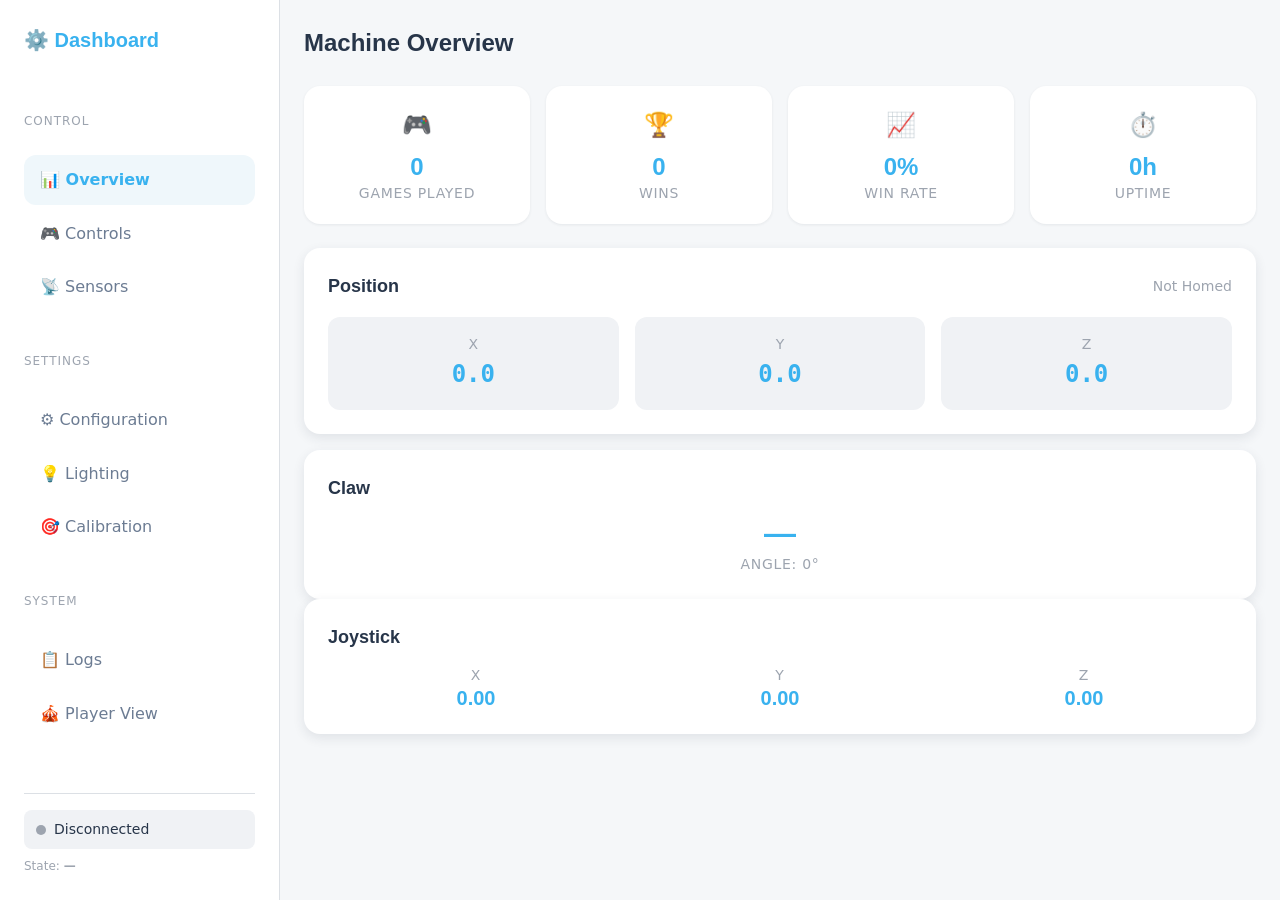
==== frontend/dashboard.html @ 19d824fd "feat: add initial implementation of claw machine firmware, backend, and frontend components" ====
<!DOCTYPE html>
<html lang="en">
<head>
    <meta charset="UTF-8">
    <meta name="viewport" content="width=device-width, initial-scale=1.0">
    <title>⚙️ Claw Machine — Dashboard</title>
    <meta name="description" content="Claw Machine Control Dashboard — Admin & Diagnostics">
    <link rel="stylesheet" href="css/design-system.css">
    <style>
        body {
            background: var(--clr-bg);
            min-height: 100vh;
        }

        .dashboard {
            display: grid;
            grid-template-columns: 280px 1fr;
            min-height: 100vh;
        }

        /* Sidebar */
        .sidebar {
            background: var(--clr-surface);
            border-right: 1px solid var(--clr-border);
            padding: var(--sp-6);
            display: flex;
            flex-direction: column;
            gap: var(--sp-6);
        }

        .sidebar-brand {
            font-family: var(--font-display);
            font-size: var(--fs-xl);
            font-weight: 700;
            color: var(--clr-primary);
            margin-bottom: var(--sp-4);
        }

        .sidebar-nav {
            list-style: none;
            display: flex;
            flex-direction: column;
            gap: var(--sp-1);
        }

        .sidebar-link {
            display: flex;
            align-items: center;
            gap: var(--sp-3);
            padding: var(--sp-3) var(--sp-4);
            color: var(--clr-text-light);
            text-decoration: none;
            border-radius: var(--radius-md);
            font-weight: var(--fw-medium);
            transition: all var(--duration-fast) var(--ease-out);
            cursor: pointer;
        }

        .sidebar-link:hover { background: var(--clr-primary-bg); color: var(--clr-primary); }
        .sidebar-link.active { background: var(--clr-primary-bg); color: var(--clr-primary); font-weight: var(--fw-semibold); }

        .sidebar-section {
            font-size: var(--fs-xs);
            color: var(--clr-text-muted);
            text-transform: uppercase;
            letter-spacing: 0.08em;
            margin-top: var(--sp-4);
        }

        /* Connection status in sidebar */
        .sidebar-status {
            margin-top: auto;
            padding-top: var(--sp-4);
            border-top: 1px solid var(--clr-border);
        }

        /* Main content area */
        .main-content {
            padding: var(--sp-6);
            overflow-y: auto;
        }

        .page-header {
            display: flex;
            justify-content: space-between;
            align-items: center;
            margin-bottom: var(--sp-6);
        }

        .page-title {
            font-family: var(--font-display);
            font-size: var(--fs-2xl);
            font-weight: var(--fw-bold);
        }

        /* Dashboard panels */
        .panel { display: none; }
        .panel.active { display: block; animation: fade-in 0.3s var(--ease-out); }

        /* Stats grid */
        .stats-row {
            display: grid;
            grid-template-columns: repeat(auto-fit, minmax(180px, 1fr));
            gap: var(--sp-4);
            margin-bottom: var(--sp-6);
        }

        .stat-card {
            background: var(--clr-surface);
            border-radius: var(--radius-lg);
            padding: var(--sp-5);
            box-shadow: var(--shadow-sm);
            text-align: center;
        }

        .stat-card .stat-icon {
            font-size: var(--fs-2xl);
            margin-bottom: var(--sp-2);
        }

        .stat-card .stat-value {
            font-size: var(--fs-2xl);
        }

        /* Position display */
        .position-display {
            display: grid;
            grid-template-columns: repeat(3, 1fr);
            gap: var(--sp-4);
        }

        .pos-axis {
            text-align: center;
            padding: var(--sp-4);
            background: var(--clr-surface-alt);
            border-radius: var(--radius-md);
        }

        .pos-label {
            font-size: var(--fs-sm);
            color: var(--clr-text-muted);
            text-transform: uppercase;
        }

        .pos-value {
            font-family: var(--font-mono);
            font-size: var(--fs-2xl);
            font-weight: var(--fw-bold);
            color: var(--clr-primary);
        }

        /* Control buttons grid */
        .controls-grid {
            display: grid;
            grid-template-columns: repeat(auto-fit, minmax(140px, 1fr));
            gap: var(--sp-3);
        }

        .controls-group {
            margin-bottom: var(--sp-6);
        }

        .controls-group-title {
            font-family: var(--font-display);
            font-size: var(--fs-lg);
            font-weight: var(--fw-semibold);
            margin-bottom: var(--sp-3);
            color: var(--clr-text);
            display: flex;
            align-items: center;
            gap: var(--sp-2);
        }

        /* Sensor indicators grid */
        .sensors-grid {
            display: grid;
            grid-template-columns: repeat(auto-fit, minmax(160px, 1fr));
            gap: var(--sp-3);
        }

        .sensor-card {
            display: flex;
            align-items: center;
            gap: var(--sp-3);
            padding: var(--sp-3) var(--sp-4);
            background: var(--clr-surface);
            border-radius: var(--radius-md);
            box-shadow: var(--shadow-sm);
        }

        .sensor-card .sensor-dot {
            width: 14px;
            height: 14px;
        }

        /* Jog buttons */
        .jog-pad {
            display: grid;
            grid-template-columns: 1fr 1fr 1fr;
            grid-template-rows: 1fr 1fr 1fr;
            gap: var(--sp-2);
            max-width: 250px;
        }

        .jog-btn {
            min-height: 60px;
            font-size: var(--fs-xl);
        }

        .jog-btn.center {
            background: var(--clr-surface-alt);
            color: var(--clr-text-muted);
            border: 2px solid var(--clr-border);
        }

        /* Config form */
        .config-form {
            display: grid;
            grid-template-columns: repeat(auto-fit, minmax(250px, 1fr));
            gap: var(--sp-4);
        }

        .form-group {
            display: flex;
            flex-direction: column;
            gap: var(--sp-1);
        }

        .form-label {
            font-size: var(--fs-sm);
            font-weight: var(--fw-medium);
            color: var(--clr-text-light);
        }

        .form-input {
            padding: var(--sp-3);
            border: 2px solid var(--clr-border);
            border-radius: var(--radius-md);
            font-family: var(--font-mono);
            font-size: var(--fs-base);
            transition: border-color var(--duration-fast);
        }

        .form-input:focus {
            outline: none;
            border-color: var(--clr-primary);
        }

        /* Logs */
        .log-container {
            background: hsl(220, 20%, 15%);
            color: hsl(140, 50%, 75%);
            font-family: var(--font-mono);
            font-size: var(--fs-sm);
            padding: var(--sp-4);
            border-radius: var(--radius-md);
            max-height: 400px;
            overflow-y: auto;
            line-height: 1.8;
        }

        .log-line { padding: var(--sp-1) 0; border-bottom: 1px solid hsla(0,0%,100%,0.05); }
        .log-time { color: hsl(200, 70%, 65%); }
        .log-error { color: hsl(0, 70%, 65%); }
        .log-warn { color: hsl(38, 80%, 65%); }
        .log-info { color: hsl(140, 50%, 65%); }

        /* Responsive */
        @media (max-width: 900px) {
            .dashboard {
                grid-template-columns: 1fr;
            }
            .sidebar {
                display: none;
            }
        }
    </style>
</head>
<body>
    <div class="dashboard">
        <!-- Sidebar -->
        <aside class="sidebar">
            <div class="sidebar-brand">⚙️ Dashboard</div>

            <div class="sidebar-section">Control</div>
            <ul class="sidebar-nav">
                <li><a class="sidebar-link active" data-panel="overview" onclick="showPanel('overview')">📊 Overview</a></li>
                <li><a class="sidebar-link" data-panel="controls" onclick="showPanel('controls')">🎮 Controls</a></li>
                <li><a class="sidebar-link" data-panel="sensors" onclick="showPanel('sensors')">📡 Sensors</a></li>
            </ul>

            <div class="sidebar-section">Settings</div>
            <ul class="sidebar-nav">
                <li><a class="sidebar-link" data-panel="config" onclick="showPanel('config')">⚙️ Configuration</a></li>
                <li><a class="sidebar-link" data-panel="lighting" onclick="showPanel('lighting')">💡 Lighting</a></li>
                <li><a class="sidebar-link" data-panel="calibration" onclick="showPanel('calibration')">🎯 Calibration</a></li>
            </ul>

            <div class="sidebar-section">System</div>
            <ul class="sidebar-nav">
                <li><a class="sidebar-link" data-panel="logs" onclick="showPanel('logs')">📋 Logs</a></li>
                <li><a class="sidebar-link" href="index.html">🎪 Player View</a></li>
            </ul>

            <div class="sidebar-status">
                <div class="sensor-indicator" id="sidebarStatus">
                    <span class="sensor-dot unknown" id="sidebarDot"></span>
                    <span id="sidebarStatusText">Disconnected</span>
                </div>
                <div style="margin-top: var(--sp-2); font-size: var(--fs-xs); color: var(--clr-text-muted);">
                    State: <strong id="sidebarState">—</strong>
                </div>
            </div>
        </aside>

        <!-- Main Content -->
        <main class="main-content">

            <!-- === OVERVIEW PANEL === -->
            <div class="panel active" id="panel-overview">
                <div class="page-header">
                    <h1 class="page-title">Machine Overview</h1>
                    <div id="overviewState"></div>
                </div>

                <div class="stats-row">
                    <div class="stat-card">
                        <div class="stat-icon">🎮</div>
                        <div class="stat-value" id="statGames">0</div>
                        <div class="stat-label">Games Played</div>
                    </div>
                    <div class="stat-card">
                        <div class="stat-icon">🏆</div>
                        <div class="stat-value" id="statWins">0</div>
                        <div class="stat-label">Wins</div>
                    </div>
                    <div class="stat-card">
                        <div class="stat-icon">📈</div>
                        <div class="stat-value" id="statRate">0%</div>
                        <div class="stat-label">Win Rate</div>
                    </div>
                    <div class="stat-card">
                        <div class="stat-icon">⏱️</div>
                        <div class="stat-value" id="statUptime">0h</div>
                        <div class="stat-label">Uptime</div>
                    </div>
                </div>

                <div class="card" style="margin-bottom: var(--sp-4);">
                    <div class="card-header">
                        <span class="card-title">Position</span>
                        <span class="card-subtitle" id="posHomed">Not Homed</span>
                    </div>
                    <div class="position-display">
                        <div class="pos-axis"><div class="pos-label">X</div><div class="pos-value" id="posX">0.0</div></div>
                        <div class="pos-axis"><div class="pos-label">Y</div><div class="pos-value" id="posY">0.0</div></div>
                        <div class="pos-axis"><div class="pos-label">Z</div><div class="pos-value" id="posZ">0.0</div></div>
                    </div>
                </div>

                <div class="grid-2" style="gap: var(--sp-4);">
                    <div class="card">
                        <div class="card-title">Claw</div>
                        <div class="stat" style="margin-top: var(--sp-3);">
                            <div class="stat-value" id="clawState">—</div>
                            <div class="stat-label">Angle: <span id="clawAngle">0</span>°</div>
                        </div>
                    </div>
                    <div class="card">
                        <div class="card-title">Joystick</div>
                        <div style="display:grid; grid-template-columns: 1fr 1fr 1fr; gap:var(--sp-2); margin-top:var(--sp-3); text-align:center;">
                            <div><div class="stat-label">X</div><div class="stat-value" style="font-size:var(--fs-xl);" id="joyX">0.00</div></div>
                            <div><div class="stat-label">Y</div><div class="stat-value" style="font-size:var(--fs-xl);" id="joyY">0.00</div></div>
                            <div><div class="stat-label">Z</div><div class="stat-value" style="font-size:var(--fs-xl);" id="joyZ">0.00</div></div>
                        </div>
                    </div>
                </div>
            </div>

            <!-- === CONTROLS PANEL === -->
            <div class="panel" id="panel-controls">
                <div class="page-header">
                    <h1 class="page-title">Machine Controls</h1>
                </div>

                <div class="controls-group">
                    <div class="controls-group-title">🏠 Homing & Safety</div>
                    <div class="controls-grid">
                        <button class="btn btn-primary" onclick="sendCmd('home')">🏠 Home All</button>
                        <button class="btn btn-warning" onclick="sendCmd('stop')">⏹ Stop</button>
                        <button class="btn btn-danger btn-lg" onclick="sendCmd('estop')">🛑 E-STOP</button>
                        <button class="btn btn-ghost" onclick="sendCmd('reset')">🔄 Reset</button>
                    </div>
                </div>

                <div class="controls-group">
                    <div class="controls-group-title">🎮 Movement (XY)</div>
                    <div style="display:flex; gap:var(--sp-6); align-items:start;">
                        <div class="jog-pad">
                            <div></div>
                            <button class="btn btn-ghost jog-btn" onclick="sendJog(0, -10, 0)">⬆️</button>
                            <div></div>
                            <button class="btn btn-ghost jog-btn" onclick="sendJog(-10, 0, 0)">⬅️</button>
                            <button class="btn jog-btn center" onclick="sendCmd('stop')">⏹</button>
                            <button class="btn btn-ghost jog-btn" onclick="sendJog(10, 0, 0)">➡️</button>
                            <div></div>
                            <button class="btn btn-ghost jog-btn" onclick="sendJog(0, 10, 0)">⬇️</button>
                            <div></div>
                        </div>
                        <div style="display:flex;flex-direction:column;gap:var(--sp-2);">
                            <button class="btn btn-ghost" onclick="sendJog(0, 0, -10)">⬆️ Z Up</button>
                            <button class="btn btn-ghost" onclick="sendJog(0, 0, 10)">⬇️ Z Down</button>
                        </div>
                    </div>
                </div>

                <div class="controls-group">
                    <div class="controls-group-title">🦀 Claw</div>
                    <div class="controls-grid">
                        <button class="btn btn-success" onclick="sendCmd('claw_open')">Open Claw</button>
                        <button class="btn btn-warning" onclick="sendCmd('claw_close')">Close Claw</button>
                        <button class="btn btn-ghost" onclick="sendCmd('claw_partial')">Partial</button>
                    </div>
                </div>

                <div class="controls-group">
                    <div class="controls-group-title">⚡ Motors</div>
                    <div class="controls-grid">
                        <button class="btn btn-success" onclick="sendCmd('enable_motors')">Enable Motors</button>
                        <button class="btn btn-ghost" onclick="sendCmd('disable_motors')">Disable Motors</button>
                        <button class="btn btn-primary" onclick="sendCmd('maintenance', {enter:true})">Enter Maint.</button>
                        <button class="btn btn-ghost" onclick="sendCmd('maintenance', {enter:false})">Exit Maint.</button>
                    </div>
                </div>

                <div class="controls-group">
                    <div class="controls-group-title">🎮 Game</div>
                    <div class="controls-grid">
                        <button class="btn btn-success btn-lg" onclick="sendCmd('game_start', {player:'Player'})">▶️ Start Game</button>
                        <button class="btn btn-danger" onclick="sendCmd('game_stop')">⏹ Stop Game</button>
                        <button class="btn btn-warning" onclick="sendCmd('game_grab')">🎯 Grab!</button>
                    </div>
                </div>
            </div>

            <!-- === SENSORS PANEL === -->
            <div class="panel" id="panel-sensors">
                <div class="page-header">
                    <h1 class="page-title">Sensors & Diagnostics</h1>
                </div>

                <div class="sensors-grid" id="sensorGrid">
                    <div class="sensor-card" id="sensor-xhome">
                        <span class="sensor-dot unknown"></span>
                        <span>X Home</span>
                    </div>
                    <div class="sensor-card" id="sensor-yhome">
                        <span class="sensor-dot unknown"></span>
                        <span>Y Home</span>
                    </div>
                    <div class="sensor-card" id="sensor-ztop">
                        <span class="sensor-dot unknown"></span>
                        <span>Z Top</span>
                    </div>
                    <div class="sensor-card" id="sensor-zbottom">
                        <span class="sensor-dot unknown"></span>
                        <span>Z Bottom</span>
                    </div>
                    <div class="sensor-card" id="sensor-estop">
                        <span class="sensor-dot unknown"></span>
                        <span>E-Stop</span>
                    </div>
                    <div class="sensor-card" id="sensor-prize">
                        <span class="sensor-dot unknown"></span>
                        <span>Prize Beam</span>
                    </div>
                </div>

                <div class="card" style="margin-top: var(--sp-6);">
                    <div class="card-title">Raw Sensor Bitmask</div>
                    <div class="stat-value" style="font-family:var(--font-mono); margin-top:var(--sp-2);" id="sensorRaw">0b0000000</div>
                </div>
            </div>

            <!-- === CONFIG PANEL === -->
            <div class="panel" id="panel-config">
                <div class="page-header">
                    <h1 class="page-title">Configuration</h1>
                    <div style="display:flex;gap:var(--sp-2);">
                        <button class="btn btn-primary" onclick="saveConfig()">💾 Save to ESP</button>
                        <button class="btn btn-danger" onclick="resetConfig()">Reset Defaults</button>
                    </div>
                </div>
                <div class="card">
                    <p style="color:var(--clr-text-muted);">Configuration is managed via WebSocket commands. Use the Controls panel to interact with the machine, or send config commands via the browser console.</p>
                    <p style="margin-top:var(--sp-3); font-family:var(--font-mono); font-size:var(--fs-sm);">
                        ws.sendCommand('get_config')<br>
                        ws.sendCommand('set_config', { config: { ... } })
                    </p>
                </div>
            </div>

            <!-- === LIGHTING PANEL === -->
            <div class="panel" id="panel-lighting">
                <div class="page-header">
                    <h1 class="page-title">💡 Lighting Control</h1>
                </div>
                <div class="controls-grid">
                    <button class="btn btn-ghost" onclick="setScene('off')">⬛ Off</button>
                    <button class="btn btn-primary" onclick="setScene('idle')">💤 Idle</button>
                    <button class="btn btn-primary" onclick="setScene('ready')">✅ Ready</button>
                    <button class="btn btn-success" onclick="setScene('playing')">🎮 Playing</button>
                    <button class="btn btn-warning" onclick="setScene('win')">🏆 Win</button>
                    <button class="btn btn-ghost" onclick="setScene('loss')">😔 Loss</button>
                    <button class="btn btn-primary" onclick="setScene('rainbow')">🌈 Rainbow</button>
                    <button class="btn btn-primary" onclick="setScene('breathing')">🫁 Breathing</button>
                    <button class="btn btn-primary" onclick="setScene('chase')">🏃 Chase</button>
                    <button class="btn btn-danger" onclick="setScene('emergency_stop')">🛑 E-Stop</button>
                    <button class="btn btn-ghost" onclick="setScene('maintenance')">🔧 Maint.</button>
                </div>
                <div class="card" style="margin-top:var(--sp-6);">
                    <div class="card-title">Brightness</div>
                    <input type="range" min="0" max="255" value="128" id="brightnessSlider"
                           oninput="setBrightness(this.value)"
                           style="width:100%; margin-top:var(--sp-3);">
                    <div style="text-align:center; margin-top:var(--sp-2); font-family:var(--font-mono);" id="brightnessValue">128</div>
                </div>
            </div>

            <!-- === CALIBRATION PANEL === -->
            <div class="panel" id="panel-calibration">
                <div class="page-header">
                    <h1 class="page-title">🎯 Calibration</h1>
                </div>
                <div class="controls-group">
                    <div class="controls-group-title">Joystick</div>
                    <div class="controls-grid">
                        <button class="btn btn-primary" onclick="sendCmd('joy_cal_center')">Center</button>
                        <button class="btn btn-success" onclick="sendCmd('joy_cal_range_start')">Start Range Cal</button>
                        <button class="btn btn-warning" onclick="sendCmd('joy_cal_range_stop')">Stop Range Cal</button>
                    </div>
                </div>
                <div class="controls-group">
                    <div class="controls-group-title">Position</div>
                    <div class="controls-grid">
                        <button class="btn btn-ghost" onclick="sendCmd('set_position', {x:0, y:0, z:0})">Set Home (0,0,0)</button>
                    </div>
                </div>
            </div>

            <!-- === LOGS PANEL === -->
            <div class="panel" id="panel-logs">
                <div class="page-header">
                    <h1 class="page-title">📋 System Logs</h1>
                    <button class="btn btn-ghost" onclick="sendCmd('get_logs')">🔄 Refresh Logs</button>
                </div>
                <div class="log-container" id="logContainer">
                    <div class="log-line log-info">Waiting for logs...</div>
                </div>
            </div>

        </main>
    </div>

    <script type="module">
        import { WebSocketClient } from './js/websocket-client.js';
        import { StateManager } from './js/state-manager.js';

        const ws = new WebSocketClient();
        const state = new StateManager();

        // Make ws globally accessible for button onclick handlers
        window.ws = ws;

        // Panel navigation
        window.showPanel = function(name) {
            document.querySelectorAll('.panel').forEach(p => p.classList.remove('active'));
            document.querySelectorAll('.sidebar-link').forEach(l => l.classList.remove('active'));
            const panel = document.getElementById(`panel-${name}`);
            if (panel) panel.classList.add('active');
            const link = document.querySelector(`.sidebar-link[data-panel="${name}"]`);
            if (link) link.classList.add('active');
        };

        // Command helpers
        window.sendCmd = function(type, params = {}) {
            ws.sendCommand(type, params);
        };

        window.sendJog = function(dx, dy, dz) {
            ws.sendCommand('move_rel', { dx, dy, dz });
        };

        window.setScene = function(scene) {
            ws.sendCommand('led_scene', { scene });
        };

        window.setBrightness = function(val) {
            document.getElementById('brightnessValue').textContent = val;
            ws.sendCommand('led_bright', { brightness: parseInt(val) });
        };

        window.saveConfig = function() {
            ws.sendCommand('save_config');
        };

        window.resetConfig = function() {
            if (confirm('Reset all settings to factory defaults?')) {
                ws.sendCommand('reset_config');
            }
        };

        // Claw state strings
        const clawStates = ['UNKNOWN', 'OPEN', 'CLOSED', 'PARTIAL', 'MOVING'];

        // Telemetry handler
        ws.on('telemetry', (data) => {
            state.updateFromTelemetry(data);

            // Update overview stats
            document.getElementById('statGames').textContent = data.games_played || 0;
            document.getElementById('statWins').textContent = data.games_won || 0;
            document.getElementById('statRate').textContent = state.winRate + '%';
            document.getElementById('statUptime').textContent = state.uptimeFormatted;

            // Position
            document.getElementById('posX').textContent = (data.x || 0).toFixed(1);
            document.getElementById('posY').textContent = (data.y || 0).toFixed(1);
            document.getElementById('posZ').textContent = (data.z || 0).toFixed(1);
            document.getElementById('posHomed').textContent = data.homed ? '✅ Homed' : '⚠️ Not Homed';

            // Claw
            document.getElementById('clawState').textContent = clawStates[data.claw] || 'UNKNOWN';
            document.getElementById('clawAngle').textContent = data.claw_angle || 0;

            // Joystick
            document.getElementById('joyX').textContent = (data.joy_x || 0).toFixed(2);
            document.getElementById('joyY').textContent = (data.joy_y || 0).toFixed(2);
            document.getElementById('joyZ').textContent = (data.joy_z || 0).toFixed(2);

            // Sensors
            const sensors = data.sensors || 0;
            document.getElementById('sensorRaw').textContent = '0b' + sensors.toString(2).padStart(7, '0');
            updateSensorDot('sensor-xhome', sensors & 1);
            updateSensorDot('sensor-yhome', sensors & 2);
            updateSensorDot('sensor-ztop', sensors & 4);
            updateSensorDot('sensor-zbottom', sensors & 8);
            updateSensorDot('sensor-estop', sensors & 16);
            updateSensorDot('sensor-prize', sensors & 32);

            // Sidebar
            document.getElementById('sidebarState').textContent = data.state || '—';
        });

        ws.on('connection', ({ connected }) => {
            const dot = document.getElementById('sidebarDot');
            const text = document.getElementById('sidebarStatusText');
            if (connected) {
                dot.className = 'sensor-dot ok';
                text.textContent = 'Connected';
            } else {
                dot.className = 'sensor-dot unknown';
                text.textContent = 'Disconnected';
            }
        });

        // Log handler
        ws.on('log', (data) => {
            const container = document.getElementById('logContainer');
            container.innerHTML = '';
            (data.entries || []).forEach(entry => {
                const levelClass = entry.l >= 4 ? 'log-error' : entry.l >= 3 ? 'log-warn' : 'log-info';
                const div = document.createElement('div');
                div.className = `log-line ${levelClass}`;
                div.innerHTML = `<span class="log-time">[${entry.t}]</span> <strong>[${entry.m}]</strong> ${entry.msg}`;
                container.appendChild(div);
            });
            container.scrollTop = container.scrollHeight;
        });

        function updateSensorDot(id, triggered) {
            const card = document.getElementById(id);
            if (!card) return;
            const dot = card.querySelector('.sensor-dot');
            dot.className = `sensor-dot ${triggered ? 'triggered' : 'ok'}`;
        }

        // Connect
        ws.connect();
    </script>
</body>
</html>
---- frontend/css/design-system.css ----
/* ============================================================
   Design System — Claw Machine UI
   Light blue primary, modern, playful, tablet-optimized
   ============================================================ */

:root {
    /* === Color Palette === */
    --clr-primary:       hsl(200, 85%, 58%);
    --clr-primary-light: hsl(200, 90%, 72%);
    --clr-primary-dark:  hsl(200, 80%, 42%);
    --clr-primary-bg:    hsl(200, 60%, 96%);

    --clr-accent:        hsl(38, 95%, 58%);
    --clr-accent-light:  hsl(38, 100%, 72%);

    --clr-success:       hsl(145, 65%, 48%);
    --clr-warning:       hsl(38, 90%, 55%);
    --clr-danger:        hsl(0, 75%, 55%);

    --clr-bg:            hsl(210, 25%, 97%);
    --clr-surface:       hsl(0, 0%, 100%);
    --clr-surface-alt:   hsl(210, 20%, 95%);
    --clr-text:          hsl(215, 30%, 22%);
    --clr-text-light:    hsl(215, 15%, 50%);
    --clr-text-muted:    hsl(215, 10%, 65%);
    --clr-border:        hsl(210, 15%, 88%);

    --clr-win:           hsl(50, 100%, 50%);
    --clr-lose:          hsl(215, 25%, 60%);

    /* === Typography === */
    --font-primary:  'Inter', 'Segoe UI', system-ui, sans-serif;
    --font-display:  'Outfit', 'Inter', sans-serif;
    --font-mono:     'JetBrains Mono', 'Fira Code', monospace;

    --fs-xs:    0.75rem;
    --fs-sm:    0.875rem;
    --fs-base:  1rem;
    --fs-lg:    1.125rem;
    --fs-xl:    1.25rem;
    --fs-2xl:   1.5rem;
    --fs-3xl:   2rem;
    --fs-4xl:   2.5rem;
    --fs-5xl:   3.5rem;

    --fw-normal:  400;
    --fw-medium:  500;
    --fw-semibold:600;
    --fw-bold:    700;

    /* === Spacing === */
    --sp-1:  0.25rem;
    --sp-2:  0.5rem;
    --sp-3:  0.75rem;
    --sp-4:  1rem;
    --sp-5:  1.25rem;
    --sp-6:  1.5rem;
    --sp-8:  2rem;
    --sp-10: 2.5rem;
    --sp-12: 3rem;
    --sp-16: 4rem;

    /* === Borders & Radius === */
    --radius-sm:  0.5rem;
    --radius-md:  0.75rem;
    --radius-lg:  1rem;
    --radius-xl:  1.5rem;
    --radius-full:9999px;

    /* === Shadows === */
    --shadow-sm:  0 1px 3px hsla(215, 30%, 20%, 0.08);
    --shadow-md:  0 4px 12px hsla(215, 30%, 20%, 0.1);
    --shadow-lg:  0 8px 24px hsla(215, 30%, 20%, 0.12);
    --shadow-xl:  0 16px 48px hsla(215, 30%, 20%, 0.15);
    --shadow-glow:0 0 20px hsla(200, 85%, 58%, 0.3);

    /* === Transitions === */
    --ease-out:  cubic-bezier(0.16, 1, 0.3, 1);
    --ease-in:   cubic-bezier(0.55, 0.06, 0.68, 0.19);
    --ease-bounce:cubic-bezier(0.34, 1.56, 0.64, 1);
    --duration-fast:   150ms;
    --duration-normal: 250ms;
    --duration-slow:   400ms;
}

/* === Reset === */
*, *::before, *::after {
    box-sizing: border-box;
    margin: 0;
    padding: 0;
}

html {
    font-size: 16px;
    -webkit-text-size-adjust: 100%;
    scroll-behavior: smooth;
}

body {
    font-family: var(--font-primary);
    font-size: var(--fs-base);
    color: var(--clr-text);
    background: var(--clr-bg);
    line-height: 1.6;
    -webkit-font-smoothing: antialiased;
    -moz-osx-font-smoothing: grayscale;
    overflow-x: hidden;
}

/* === Utility Classes === */
.container {
    width: 100%;
    max-width: 1200px;
    margin: 0 auto;
    padding: 0 var(--sp-4);
}

.sr-only {
    position: absolute;
    width: 1px;
    height: 1px;
    padding: 0;
    margin: -1px;
    overflow: hidden;
    clip: rect(0, 0, 0, 0);
    white-space: nowrap;
    border: 0;
}

/* === Card === */
.card {
    background: var(--clr-surface);
    border-radius: var(--radius-lg);
    box-shadow: var(--shadow-md);
    padding: var(--sp-6);
    transition: box-shadow var(--duration-normal) var(--ease-out),
                transform var(--duration-normal) var(--ease-out);
}

.card:hover {
    box-shadow: var(--shadow-lg);
}

.card-header {
    display: flex;
    align-items: center;
    justify-content: space-between;
    margin-bottom: var(--sp-4);
}

.card-title {
    font-family: var(--font-display);
    font-size: var(--fs-lg);
    font-weight: var(--fw-semibold);
    color: var(--clr-text);
}

.card-subtitle {
    font-size: var(--fs-sm);
    color: var(--clr-text-muted);
}

/* === Buttons === */
.btn {
    display: inline-flex;
    align-items: center;
    justify-content: center;
    gap: var(--sp-2);
    padding: var(--sp-3) var(--sp-6);
    font-family: var(--font-primary);
    font-size: var(--fs-base);
    font-weight: var(--fw-semibold);
    border: none;
    border-radius: var(--radius-md);
    cursor: pointer;
    transition: all var(--duration-fast) var(--ease-out);
    user-select: none;
    -webkit-tap-highlight-color: transparent;
    min-height: 48px;  /* Touch-friendly */
    min-width: 48px;
}

.btn:active {
    transform: scale(0.96);
}

.btn-primary {
    background: linear-gradient(135deg, var(--clr-primary), var(--clr-primary-dark));
    color: white;
    box-shadow: 0 4px 12px hsla(200, 85%, 45%, 0.35);
}

.btn-primary:hover {
    box-shadow: 0 6px 20px hsla(200, 85%, 45%, 0.45);
    transform: translateY(-1px);
}

.btn-success {
    background: linear-gradient(135deg, var(--clr-success), hsl(145, 65%, 38%));
    color: white;
    box-shadow: 0 4px 12px hsla(145, 65%, 40%, 0.3);
}

.btn-danger {
    background: linear-gradient(135deg, var(--clr-danger), hsl(0, 75%, 45%));
    color: white;
    box-shadow: 0 4px 12px hsla(0, 75%, 45%, 0.3);
}

.btn-warning {
    background: linear-gradient(135deg, var(--clr-warning), hsl(38, 90%, 45%));
    color: white;
}

.btn-ghost {
    background: transparent;
    color: var(--clr-primary);
    border: 2px solid var(--clr-primary);
}

.btn-ghost:hover {
    background: var(--clr-primary);
    color: white;
}

.btn-lg {
    padding: var(--sp-4) var(--sp-8);
    font-size: var(--fs-xl);
    min-height: 56px;
    border-radius: var(--radius-lg);
}

.btn-xl {
    padding: var(--sp-6) var(--sp-12);
    font-size: var(--fs-2xl);
    min-height: 72px;
    border-radius: var(--radius-xl);
}

.btn:disabled {
    opacity: 0.5;
    cursor: not-allowed;
    transform: none !important;
}

/* === Status Badge === */
.badge {
    display: inline-flex;
    align-items: center;
    gap: var(--sp-1);
    padding: var(--sp-1) var(--sp-3);
    font-size: var(--fs-xs);
    font-weight: var(--fw-semibold);
    text-transform: uppercase;
    letter-spacing: 0.05em;
    border-radius: var(--radius-full);
}

.badge-dot {
    width: 8px;
    height: 8px;
    border-radius: 50%;
    animation: pulse-dot 2s ease-in-out infinite;
}

.badge-success { background: hsla(145, 65%, 48%, 0.12); color: var(--clr-success); }
.badge-success .badge-dot { background: var(--clr-success); }

.badge-warning { background: hsla(38, 90%, 55%, 0.12); color: var(--clr-warning); }
.badge-warning .badge-dot { background: var(--clr-warning); }

.badge-danger { background: hsla(0, 75%, 55%, 0.12); color: var(--clr-danger); }
.badge-danger .badge-dot { background: var(--clr-danger); }

.badge-info { background: hsla(200, 85%, 58%, 0.12); color: var(--clr-primary); }
.badge-info .badge-dot { background: var(--clr-primary); }

/* === Stat Display === */
.stat {
    text-align: center;
}

.stat-value {
    font-family: var(--font-display);
    font-size: var(--fs-3xl);
    font-weight: var(--fw-bold);
    color: var(--clr-primary);
    line-height: 1.2;
}

.stat-label {
    font-size: var(--fs-sm);
    color: var(--clr-text-muted);
    text-transform: uppercase;
    letter-spacing: 0.05em;
}

/* === Progress Bar === */
.progress {
    width: 100%;
    height: 8px;
    background: var(--clr-surface-alt);
    border-radius: var(--radius-full);
    overflow: hidden;
}

.progress-bar {
    height: 100%;
    background: linear-gradient(90deg, var(--clr-primary), var(--clr-primary-light));
    border-radius: var(--radius-full);
    transition: width var(--duration-normal) var(--ease-out);
}

/* === Grid Layout === */
.grid {
    display: grid;
    gap: var(--sp-4);
}

.grid-2 { grid-template-columns: repeat(2, 1fr); }
.grid-3 { grid-template-columns: repeat(3, 1fr); }
.grid-4 { grid-template-columns: repeat(4, 1fr); }

@media (max-width: 768px) {
    .grid-3, .grid-4 { grid-template-columns: repeat(2, 1fr); }
}

@media (max-width: 480px) {
    .grid-2, .grid-3, .grid-4 { grid-template-columns: 1fr; }
}

/* === Navigation === */
.nav {
    display: flex;
    align-items: center;
    justify-content: space-between;
    padding: var(--sp-3) var(--sp-6);
    background: var(--clr-surface);
    box-shadow: var(--shadow-sm);
    position: sticky;
    top: 0;
    z-index: 100;
}

.nav-brand {
    display: flex;
    align-items: center;
    gap: var(--sp-3);
    font-family: var(--font-display);
    font-size: var(--fs-xl);
    font-weight: var(--fw-bold);
    color: var(--clr-primary);
    text-decoration: none;
}

.nav-brand span {
    font-size: var(--fs-2xl);
}

.nav-links {
    display: flex;
    gap: var(--sp-2);
    list-style: none;
}

.nav-link {
    padding: var(--sp-2) var(--sp-4);
    font-weight: var(--fw-medium);
    color: var(--clr-text-light);
    text-decoration: none;
    border-radius: var(--radius-md);
    transition: all var(--duration-fast) var(--ease-out);
}

.nav-link:hover, .nav-link.active {
    color: var(--clr-primary);
    background: var(--clr-primary-bg);
}

.nav-status {
    display: flex;
    align-items: center;
    gap: var(--sp-3);
}

/* === Sensor Status Indicator === */
.sensor-indicator {
    display: flex;
    align-items: center;
    gap: var(--sp-2);
    padding: var(--sp-2) var(--sp-3);
    background: var(--clr-surface-alt);
    border-radius: var(--radius-sm);
    font-size: var(--fs-sm);
}

.sensor-dot {
    width: 10px;
    height: 10px;
    border-radius: 50%;
    transition: background var(--duration-fast);
}

.sensor-dot.ok { background: var(--clr-success); }
.sensor-dot.triggered { background: var(--clr-danger); animation: pulse-dot 0.5s infinite; }
.sensor-dot.unknown { background: var(--clr-text-muted); }

/* === Animations === */
@keyframes pulse-dot {
    0%, 100% { opacity: 1; }
    50% { opacity: 0.4; }
}

@keyframes slide-up {
    from { transform: translateY(20px); opacity: 0; }
    to { transform: translateY(0); opacity: 1; }
}

@keyframes fade-in {
    from { opacity: 0; }
    to { opacity: 1; }
}

@keyframes bounce-in {
    0% { transform: scale(0.3); opacity: 0; }
    50% { transform: scale(1.05); }
    70% { transform: scale(0.9); }
    100% { transform: scale(1); opacity: 1; }
}

@keyframes shake {
    0%, 100% { transform: translateX(0); }
    25% { transform: translateX(-5px); }
    75% { transform: translateX(5px); }
}

@keyframes glow-pulse {
    0%, 100% { box-shadow: var(--shadow-glow); }
    50% { box-shadow: 0 0 40px hsla(200, 85%, 58%, 0.5); }
}

.animate-slide-up { animation: slide-up 0.5s var(--ease-out) forwards; }
.animate-fade-in { animation: fade-in 0.3s var(--ease-out) forwards; }
.animate-bounce-in { animation: bounce-in 0.6s var(--ease-bounce) forwards; }
.animate-glow { animation: glow-pulse 2s ease-in-out infinite; }

/* === Google Fonts Import === */
@import url('https://fonts.googleapis.com/css2?family=Inter:wght@400;500;600;700&family=Outfit:wght@400;500;600;700;800&display=swap');
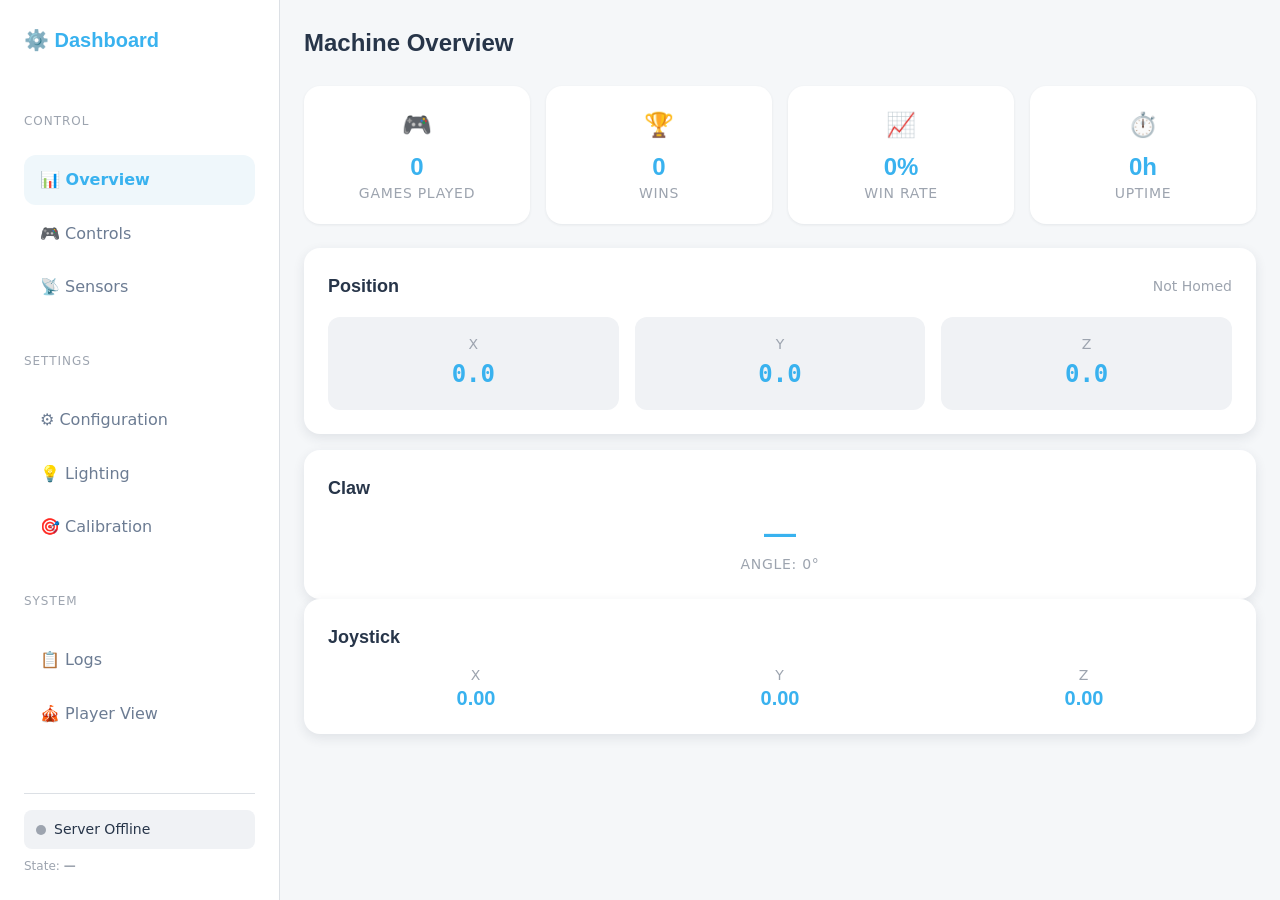
==== commit 356d90ec: "feat: initialize project structure with backend, frontend, and firmware components" ====
--- a/frontend/dashboard.html
+++ b/frontend/dashboard.html
@@ -398,18 +398,18 @@
                     <div style="display:flex; gap:var(--sp-6); align-items:start;">
                         <div class="jog-pad">
                             <div></div>
-                            <button class="btn btn-ghost jog-btn" onclick="sendJog(0, -10, 0)">⬆️</button>
+                            <button class="btn btn-ghost jog-btn" onpointerdown="sendMove(0, -1, 0)" onpointerup="sendMove(0,0,0)" onpointerleave="sendMove(0,0,0)">⬆️</button>
                             <div></div>
-                            <button class="btn btn-ghost jog-btn" onclick="sendJog(-10, 0, 0)">⬅️</button>
+                            <button class="btn btn-ghost jog-btn" onpointerdown="sendMove(-1, 0, 0)" onpointerup="sendMove(0,0,0)" onpointerleave="sendMove(0,0,0)">⬅️</button>
                             <button class="btn jog-btn center" onclick="sendCmd('stop')">⏹</button>
-                            <button class="btn btn-ghost jog-btn" onclick="sendJog(10, 0, 0)">➡️</button>
+                            <button class="btn btn-ghost jog-btn" onpointerdown="sendMove(1, 0, 0)" onpointerup="sendMove(0,0,0)" onpointerleave="sendMove(0,0,0)">➡️</button>
                             <div></div>
-                            <button class="btn btn-ghost jog-btn" onclick="sendJog(0, 10, 0)">⬇️</button>
+                            <button class="btn btn-ghost jog-btn" onpointerdown="sendMove(0, 1, 0)" onpointerup="sendMove(0,0,0)" onpointerleave="sendMove(0,0,0)">⬇️</button>
                             <div></div>
                         </div>
                         <div style="display:flex;flex-direction:column;gap:var(--sp-2);">
-                            <button class="btn btn-ghost" onclick="sendJog(0, 0, -10)">⬆️ Z Up</button>
-                            <button class="btn btn-ghost" onclick="sendJog(0, 0, 10)">⬇️ Z Down</button>
+                            <button class="btn btn-ghost" onpointerdown="sendMove(0, 0, -1)" onpointerup="sendMove(0,0,0)" onpointerleave="sendMove(0,0,0)">⬆️ Z Up</button>
+                            <button class="btn btn-ghost" onpointerdown="sendMove(0, 0, 1)" onpointerup="sendMove(0,0,0)" onpointerleave="sendMove(0,0,0)">⬇️ Z Down</button>
                         </div>
                     </div>
                 </div>
@@ -587,6 +587,7 @@
             ws.sendCommand(type, params);
         };
 
+        window.sendMove = function(x, y, z) { ws.sendCommand('move', { x, y, z }); };
         window.sendJog = function(dx, dy, dz) {
             ws.sendCommand('move_rel', { dx, dy, dz });
         };
@@ -652,15 +653,35 @@
             document.getElementById('sidebarState').textContent = data.state || '—';
         });
 
-        ws.on('connection', ({ connected }) => {
+        let backendConnected = false;
+        let espConnected = false;
+
+        function updateSidebarConnection() {
             const dot = document.getElementById('sidebarDot');
             const text = document.getElementById('sidebarStatusText');
-            if (connected) {
+            
+            if (!backendConnected) {
+                dot.className = 'sensor-dot unknown';
+                text.textContent = 'Server Offline';
+            } else if (!espConnected) {
+                dot.className = 'sensor-dot unknown';
+                text.textContent = 'ESP Disconnected';
+            } else {
                 dot.className = 'sensor-dot ok';
                 text.textContent = 'Connected';
-            } else {
-                dot.className = 'sensor-dot unknown';
-                text.textContent = 'Disconnected';
+            }
+        }
+
+        ws.on('connection', ({ connected }) => {
+            backendConnected = connected;
+            if (!connected) espConnected = false;
+            updateSidebarConnection();
+        });
+
+        ws.on('heartbeat_ack', (data) => {
+            if (espConnected !== data.esp_connected) {
+                espConnected = data.esp_connected;
+                updateSidebarConnection();
             }
         });
 
@@ -690,3 +711,4 @@
     </script>
 </body>
 </html>
+
